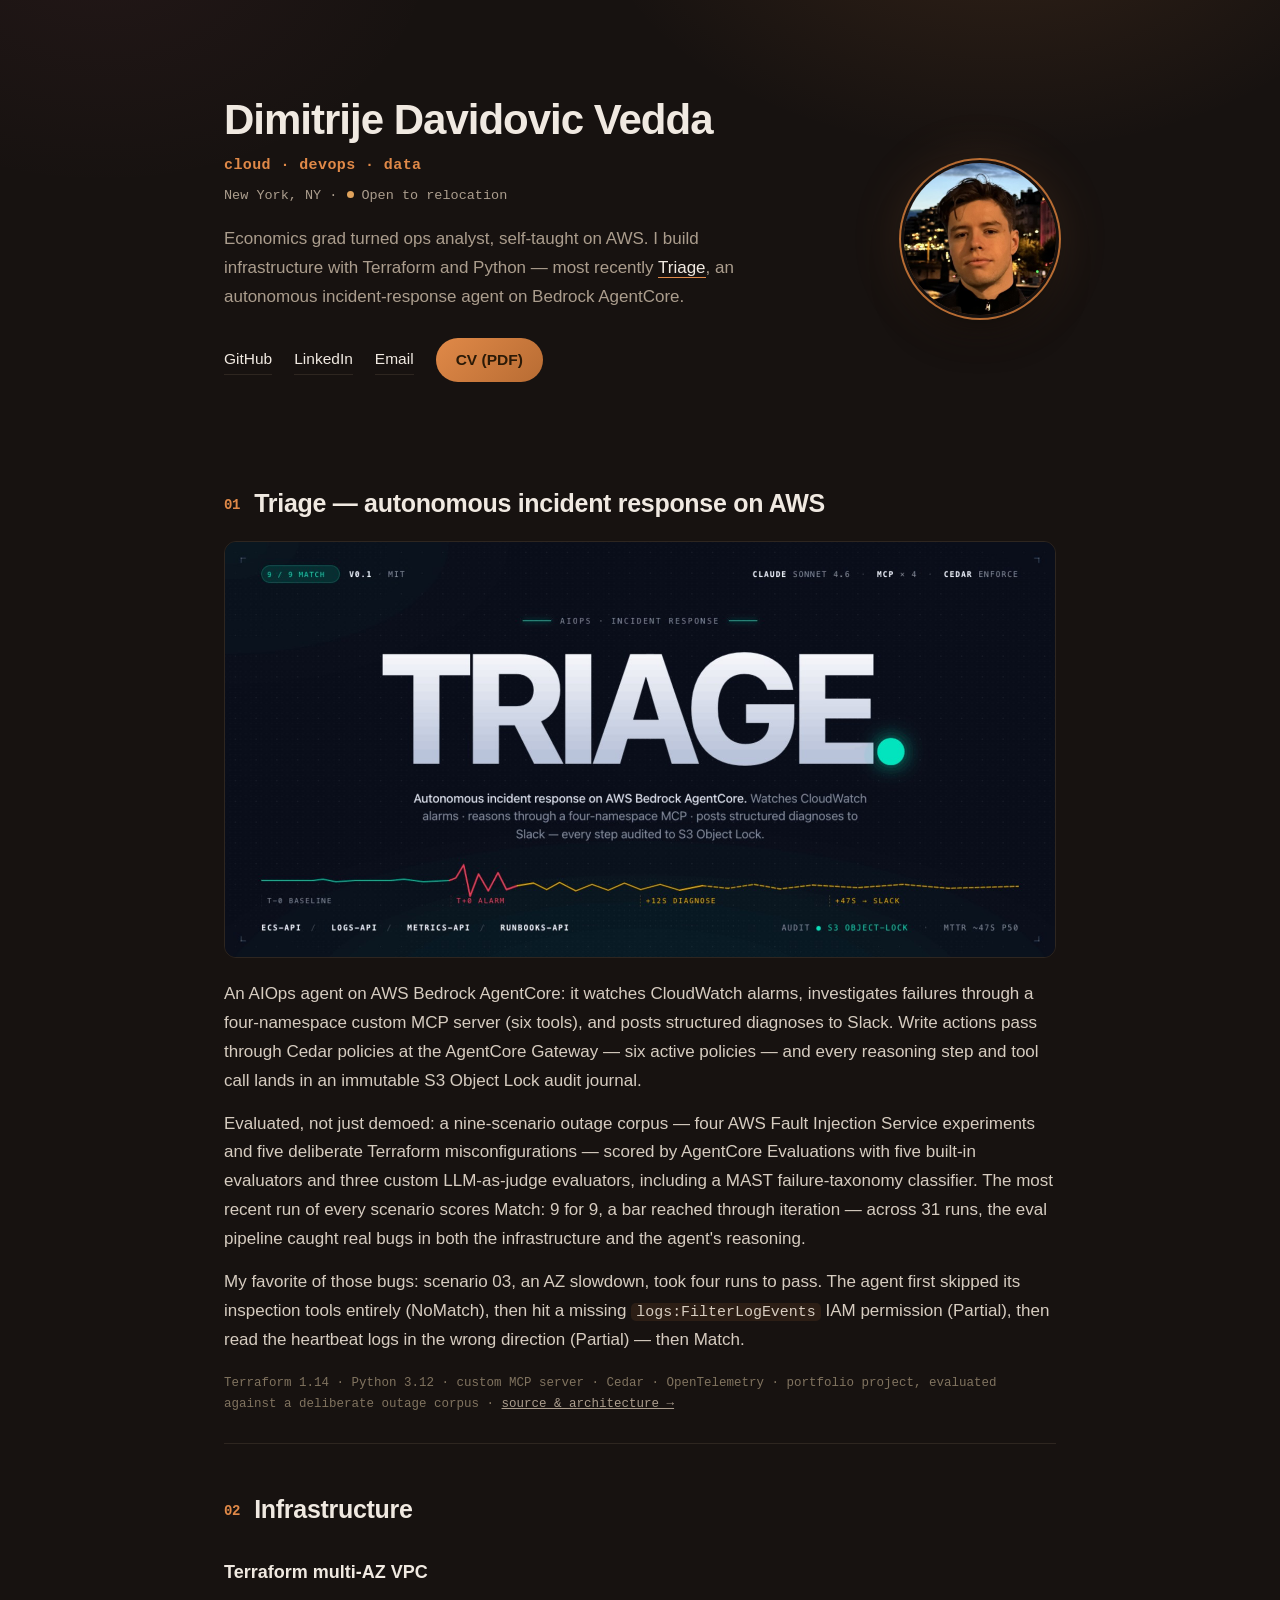
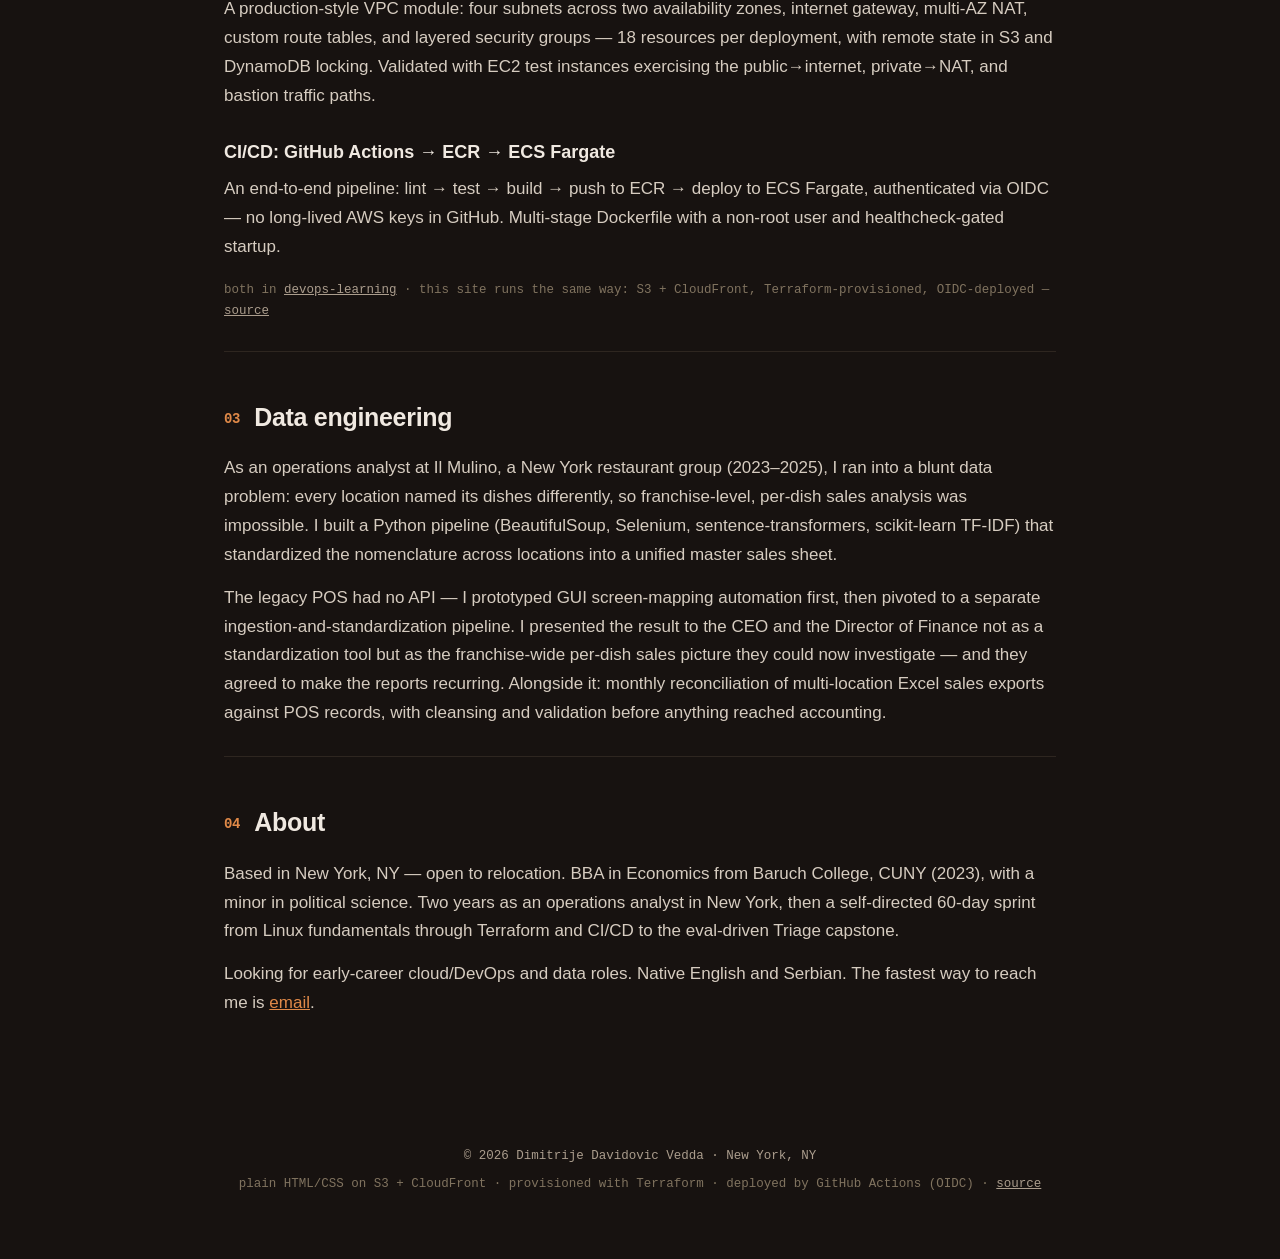
==== site/index.html @ fec39062 "Scaffold: public portfolio for davidovic.dev - CLAUDE.md: project contract (PUBLIC repo, ground-trut" ====
<!DOCTYPE html>
<html lang="en">
<head>
  <meta charset="utf-8">
  <meta name="viewport" content="width=device-width, initial-scale=1">
  <title>Dimitrije Davidovic Vedda — Cloud, DevOps & Data</title>
  <meta name="description" content="Portfolio of Dimitrije Davidovic Vedda — cloud/DevOps and data projects: Triage (autonomous incident-response agent on AWS Bedrock AgentCore), Terraform infrastructure, CI/CD, data pipelines.">
  <meta name="theme-color" content="#171210">
  <link rel="preload" href="assets/fonts/inter-var.woff2" as="font" type="font/woff2" crossorigin>
  <link rel="stylesheet" href="style.css">
</head>
<body>
  <header class="hero">
    <div class="hero-text">
      <h1>Dimitrije Davidovic Vedda</h1>
      <p class="tagline">cloud · devops · data</p>
      <p class="location">New York, NY ·<span class="dot"></span>Open to relocation</p>
      <p class="intro">Economics grad turned ops analyst, self-taught on AWS.
        I build infrastructure with Terraform and Python — most recently
        <a href="#triage">Triage</a>, an autonomous incident-response agent on
        Bedrock AgentCore.</p>
      <nav class="links">
        <a href="https://github.com/Dimi-DV">GitHub</a>
        <a href="https://linkedin.com/in/dimitrije-vedda">LinkedIn</a>
        <a href="mailto:dimitrije.vedda@outlook.com">Email</a>
        <a href="cv/dimitrije-davidovic-vedda-cv.pdf" class="cta">CV (PDF)</a>
      </nav>
    </div>
    <img class="avatar" src="assets/avatar.jpg" alt="Dimitrije Davidovic Vedda" width="152" height="152">
  </header>

  <main>
    <section id="triage">
      <h2>Triage — autonomous incident response on AWS</h2>
      <a href="https://github.com/Dimi-DV/triage"><img class="banner" src="assets/triage-banner.jpg"
        alt="Triage — autonomous incident response on AWS Bedrock AgentCore" width="1600" height="800"></a>
      <p>An AIOps agent on AWS Bedrock AgentCore: it watches CloudWatch alarms, investigates
        failures through a four-namespace custom MCP server (six tools), and posts structured
        diagnoses to Slack. Write actions pass through Cedar policies at the AgentCore
        Gateway — six active policies — and every reasoning step and tool call lands in an
        immutable S3 Object Lock audit journal.</p>
      <p>Evaluated, not just demoed: a nine-scenario outage corpus — four AWS Fault Injection
        Service experiments and five deliberate Terraform misconfigurations — scored by
        AgentCore Evaluations with five built-in evaluators and three custom LLM-as-judge
        evaluators, including a MAST failure-taxonomy classifier. The most recent run of
        every scenario scores Match: 9 for 9, a bar reached through iteration — across 31
        runs, the eval pipeline caught real bugs in both the infrastructure and the agent's
        reasoning.</p>
      <p>My favorite of those bugs: scenario 03, an AZ slowdown, took four runs to pass.
        The agent first skipped its inspection tools entirely (NoMatch), then hit a missing
        <code>logs:FilterLogEvents</code> IAM permission (Partial), then read the heartbeat
        logs in the wrong direction (Partial) — then Match.</p>
      <p class="stack">Terraform 1.14 · Python 3.12 · custom MCP server · Cedar ·
        OpenTelemetry · portfolio project, evaluated against a deliberate outage corpus ·
        <a href="https://github.com/Dimi-DV/triage">source &amp; architecture →</a></p>
    </section>

    <section id="infrastructure">
      <h2>Infrastructure</h2>
      <h3>Terraform multi-AZ VPC</h3>
      <p>A production-style VPC module: four subnets across two availability zones, internet
        gateway, multi-AZ NAT, custom route tables, and layered security groups — 18 resources
        per deployment, with remote state in S3 and DynamoDB locking. Validated with EC2 test
        instances exercising the public→internet, private→NAT, and bastion traffic paths.</p>
      <h3>CI/CD: GitHub Actions → ECR → ECS Fargate</h3>
      <p>An end-to-end pipeline: lint → test → build → push to ECR → deploy to ECS Fargate,
        authenticated via OIDC — no long-lived AWS keys in GitHub. Multi-stage Dockerfile
        with a non-root user and healthcheck-gated startup.</p>
      <p class="stack">both in <a href="https://github.com/Dimi-DV/devops-learning">devops-learning</a> ·
        this site runs the same way: S3 + CloudFront, Terraform-provisioned, OIDC-deployed —
        <a href="https://github.com/Dimi-DV/davidovic-dev">source</a></p>
    </section>

    <section id="data">
      <h2>Data engineering</h2>
      <p>As an operations analyst at Il Mulino, a New York restaurant group (2023–2025),
        I ran into a blunt data problem: every location named its dishes differently, so
        franchise-level, per-dish sales analysis was impossible. I built a Python pipeline
        (BeautifulSoup, Selenium, sentence-transformers, scikit-learn TF-IDF) that
        standardized the nomenclature across locations into a unified master sales sheet.</p>
      <p>The legacy POS had no API — I prototyped GUI screen-mapping automation first, then
        pivoted to a separate ingestion-and-standardization pipeline. I presented the result
        to the CEO and the Director of Finance not as a standardization tool but as the
        franchise-wide per-dish sales picture they could now investigate — and they agreed
        to make the reports recurring. Alongside it: monthly reconciliation of multi-location Excel sales
        exports against POS records, with cleansing and validation before anything reached
        accounting.</p>
    </section>

    <section id="about">
      <h2>About</h2>
      <p>Based in New York, NY — open to relocation. BBA in Economics from Baruch College,
        CUNY (2023), with a minor in political science. Two years as an operations analyst
        in New York, then a self-directed 60-day sprint from Linux fundamentals through
        Terraform and CI/CD to the eval-driven Triage capstone.</p>
      <p>Looking for early-career cloud/DevOps and data roles. Native English and Serbian.
        The fastest way to reach me is
        <a href="mailto:dimitrije.vedda@outlook.com">email</a>.</p>
    </section>
  </main>

  <footer>
    <p>© 2026 Dimitrije Davidovic Vedda · New York, NY</p>
    <p class="colophon">plain HTML/CSS on S3 + CloudFront · provisioned with Terraform ·
      deployed by GitHub Actions (OIDC) · <a href="https://github.com/Dimi-DV/davidovic-dev">source</a></p>
  </footer>
</body>
</html>
---- site/style.css ----
/* davidovic.dev — house stylesheet (espresso dark, copper accent) */

@font-face {
  font-family: 'Inter';
  src: url('assets/fonts/inter-var.woff2') format('woff2');
  font-weight: 100 900;
  font-display: swap;
}
@font-face {
  font-family: 'IBM Plex Mono';
  src: url('assets/fonts/plexmono-400.woff2') format('woff2');
  font-weight: 400;
  font-display: swap;
}
@font-face {
  font-family: 'IBM Plex Mono';
  src: url('assets/fonts/plexmono-600.woff2') format('woff2');
  font-weight: 600;
  font-display: swap;
}

:root {
  --bg: #171210;
  --line: #2e2620;
  --txt: #f0e9e1;
  --dim: #ab9d8d;
  --faint: #80735f;
  --accent: #e08948;
  --accent-deep: #b86c33;
  --amber: #e0a35c;
  --mono: 'IBM Plex Mono', ui-monospace, 'SF Mono', Menlo, monospace;
}
* { box-sizing: border-box; }
html { scroll-behavior: smooth; }
body {
  background-color: var(--bg);
  background-image:
    radial-gradient(640px 420px at 78% -120px, rgba(224, 137, 72, 0.14), transparent 65%),
    radial-gradient(520px 380px at 8% -60px, rgba(217, 106, 138, 0.06), transparent 65%);
  background-repeat: no-repeat;
  color: var(--txt);
  font: 17px/1.7 'Inter', -apple-system, 'Segoe UI', Roboto, sans-serif;
  margin: 0;
}
::selection { background: rgba(224, 137, 72, 0.35); }

.hero {
  max-width: 880px;
  margin: 0 auto;
  padding: 96px 24px 48px;
  display: flex;
  align-items: center;
  justify-content: space-between;
  gap: 48px;
}
.hero h1 {
  font-size: 42px;
  font-weight: 800;
  letter-spacing: -1px;
  line-height: 1.12;
  margin: 0 0 10px;
}
.tagline {
  font-family: var(--mono);
  font-size: 15px;
  font-weight: 600;
  letter-spacing: 0.4px;
  color: var(--accent);
  margin: 0 0 6px;
}
.location {
  font-family: var(--mono);
  font-size: 13.5px;
  color: var(--dim);
  margin: 0 0 18px;
}
.location .dot {
  display: inline-block;
  width: 7px;
  height: 7px;
  border-radius: 50%;
  background: var(--amber);
  margin: 0 7px 1px 10px;
  animation: pulse 2.4s infinite;
}
@keyframes pulse {
  0%   { box-shadow: 0 0 0 0 rgba(224, 163, 92, 0.45); }
  70%  { box-shadow: 0 0 0 7px rgba(224, 163, 92, 0); }
  100% { box-shadow: 0 0 0 0 rgba(224, 163, 92, 0); }
}
.intro { color: var(--dim); max-width: 560px; margin: 0 0 26px; }
.intro a {
  color: var(--txt);
  text-decoration: none;
  border-bottom: 1px solid var(--accent);
}
.intro a:hover { color: var(--accent); }

.avatar {
  width: 152px;
  height: 152px;
  border-radius: 50%;
  object-fit: cover;
  flex-shrink: 0;
  box-shadow:
    0 0 0 3px var(--bg),
    0 0 0 5px var(--accent-deep),
    0 24px 48px -20px rgba(0, 0, 0, 0.85),
    0 0 56px rgba(224, 137, 72, 0.15);
}

.links { display: flex; flex-wrap: wrap; align-items: center; gap: 14px 22px; }
.links a {
  color: var(--txt);
  text-decoration: none;
  font-size: 15.5px;
  border-bottom: 1px solid var(--line);
  padding-bottom: 2px;
  transition: color 0.15s, border-color 0.15s;
}
.links a:hover { color: var(--accent); border-color: var(--accent); }
.links .cta {
  background: linear-gradient(135deg, var(--accent) 0%, var(--accent-deep) 100%);
  color: #2b1a07;
  font-weight: 700;
  padding: 9px 20px;
  border-radius: 999px;
  border: none;
  transition: transform 0.15s, box-shadow 0.15s, filter 0.15s;
}
.links .cta:hover {
  color: #2b1a07;
  transform: translateY(-1px);
  filter: brightness(1.07);
  box-shadow: 0 8px 24px -10px rgba(224, 137, 72, 0.5);
}

main { max-width: 880px; margin: 0 auto; padding: 8px 24px 64px; counter-reset: sec; }
section { padding: 44px 0 14px; }
section + section { border-top: 1px solid var(--line); }
section p { color: #d6ccc0; margin: 0 0 14px; }
h2 { margin: 0 0 16px; font-size: 25px; font-weight: 700; letter-spacing: -0.3px; }
h3 { font-size: 18px; font-weight: 600; margin: 26px 0 8px; }
code {
  font-family: var(--mono);
  font-size: 0.88em;
  background: rgba(224, 137, 72, 0.10);
  border-radius: 5px;
  padding: 1px 5px;
}
.banner {
  display: block;
  width: 100%;
  height: auto;
  border: 1px solid var(--line);
  border-radius: 12px;
  margin: 6px 0 22px;
}
.stack {
  font-family: var(--mono);
  font-size: 12.5px;
  color: var(--faint);
  margin-top: 18px;
}
.stack a { color: var(--dim); }
.stack a:hover { color: var(--accent); }
h2::before {
  counter-increment: sec;
  content: "0" counter(sec);
  font-family: var(--mono);
  font-size: 14px;
  font-weight: 600;
  color: var(--accent);
  margin-right: 14px;
  vertical-align: 3px;
}
a { color: var(--accent); }

footer {
  text-align: center;
  color: var(--dim);
  font-family: var(--mono);
  font-size: 12.5px;
  padding: 36px 24px 56px;
}
footer p { margin: 0 0 7px; }
.colophon { color: var(--faint); }
.colophon a { color: var(--dim); }
.colophon a:hover { color: var(--accent); }

@media (max-width: 640px) {
  .hero {
    flex-direction: column-reverse;
    align-items: flex-start;
    gap: 28px;
    padding: 56px 20px 36px;
  }
  .hero h1 { font-size: 31px; }
  .avatar { width: 96px; height: 96px; }
  main { padding: 0 20px 48px; }
  section { padding: 36px 0 6px; }
  h2 { font-size: 21px; }
}
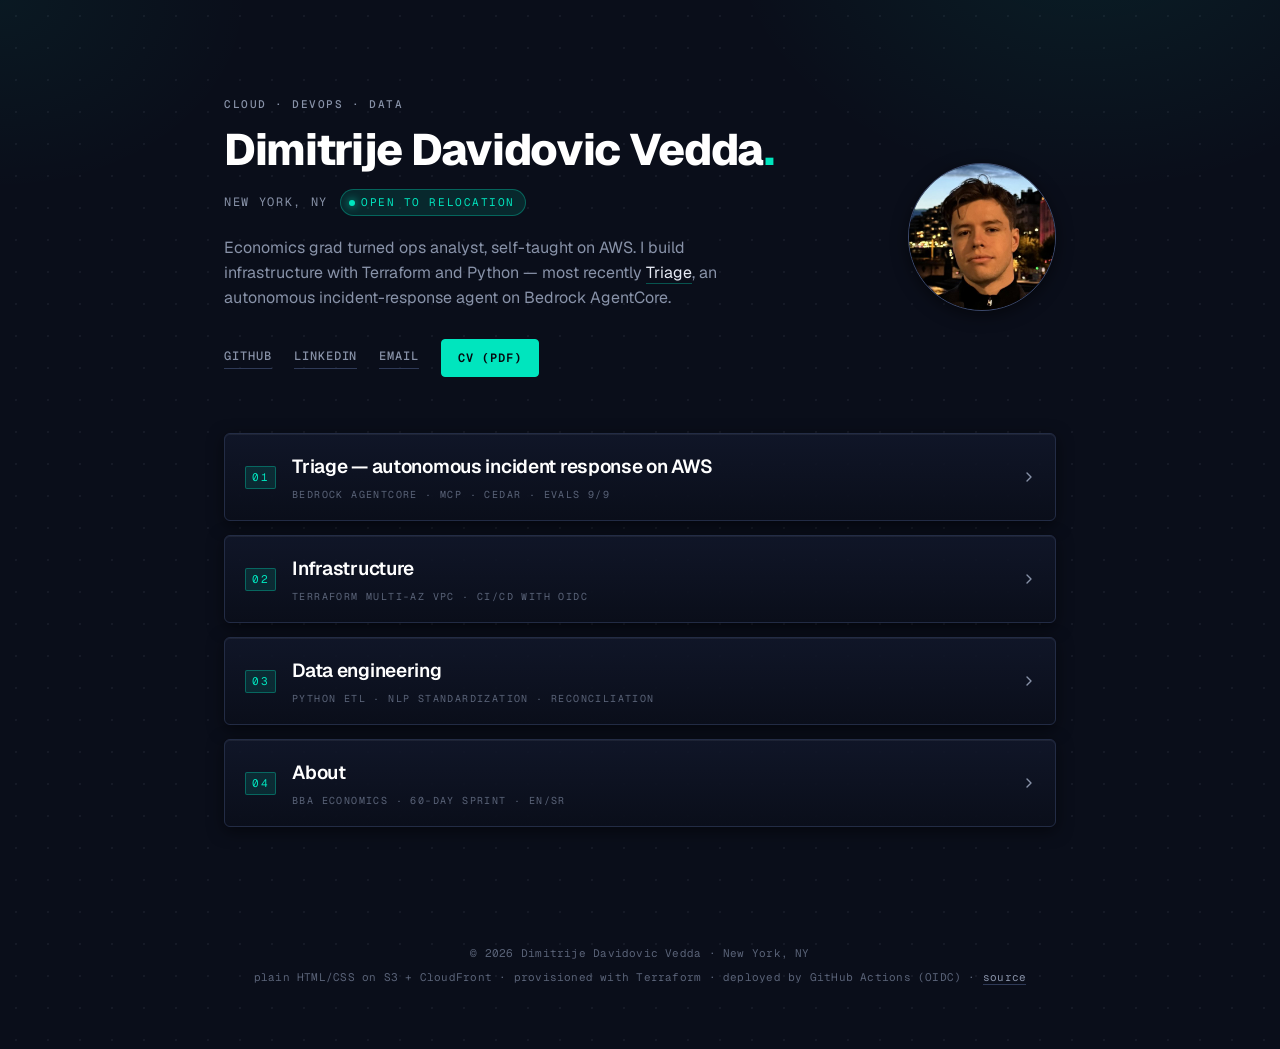
==== commit f53ab23c: "Mirror the Triage design system; collapsible sections; public CV trim - Palette/type/components from" ====
--- a/site/index.html
+++ b/site/index.html
@@ -3,18 +3,19 @@
 <head>
   <meta charset="utf-8">
   <meta name="viewport" content="width=device-width, initial-scale=1">
-  <title>Dimitrije Davidovic Vedda — Cloud, DevOps & Data</title>
+  <title>Dimitrije Davidovic Vedda — cloud, DevOps & data</title>
   <meta name="description" content="Portfolio of Dimitrije Davidovic Vedda — cloud/DevOps and data projects: Triage (autonomous incident-response agent on AWS Bedrock AgentCore), Terraform infrastructure, CI/CD, data pipelines.">
-  <meta name="theme-color" content="#171210">
-  <link rel="preload" href="assets/fonts/inter-var.woff2" as="font" type="font/woff2" crossorigin>
+  <meta name="theme-color" content="#0A0E1A">
+  <link rel="preload" href="assets/fonts/geist-var.woff2" as="font" type="font/woff2" crossorigin>
+  <link rel="preload" href="assets/fonts/geist-mono-var.woff2" as="font" type="font/woff2" crossorigin>
   <link rel="stylesheet" href="style.css">
 </head>
 <body>
   <header class="hero">
     <div class="hero-text">
-      <h1>Dimitrije Davidovic Vedda</h1>
-      <p class="tagline">cloud · devops · data</p>
-      <p class="location">New York, NY ·<span class="dot"></span>Open to relocation</p>
+      <p class="eyebrow">cloud · devops · data</p>
+      <h1>Dimitrije Davidovic Vedda<span class="mark">.</span></h1>
+      <p class="location">New York, NY <span class="pill">open to relocation</span></p>
       <p class="intro">Economics grad turned ops analyst, self-taught on AWS.
         I build infrastructure with Terraform and Python — most recently
         <a href="#triage">Triage</a>, an autonomous incident-response agent on
@@ -26,77 +27,121 @@
         <a href="cv/dimitrije-davidovic-vedda-cv.pdf" class="cta">CV (PDF)</a>
       </nav>
     </div>
-    <img class="avatar" src="assets/avatar.jpg" alt="Dimitrije Davidovic Vedda" width="152" height="152">
+    <img class="avatar" src="assets/avatar.jpg" alt="Dimitrije Davidovic Vedda" width="148" height="148">
   </header>
 
   <main>
-    <section id="triage">
-      <h2>Triage — autonomous incident response on AWS</h2>
-      <a href="https://github.com/Dimi-DV/triage"><img class="banner" src="assets/triage-banner.jpg"
-        alt="Triage — autonomous incident response on AWS Bedrock AgentCore" width="1600" height="800"></a>
-      <p>An AIOps agent on AWS Bedrock AgentCore: it watches CloudWatch alarms, investigates
-        failures through a four-namespace custom MCP server (six tools), and posts structured
-        diagnoses to Slack. Write actions pass through Cedar policies at the AgentCore
-        Gateway — six active policies — and every reasoning step and tool call lands in an
-        immutable S3 Object Lock audit journal.</p>
-      <p>Evaluated, not just demoed: a nine-scenario outage corpus — four AWS Fault Injection
-        Service experiments and five deliberate Terraform misconfigurations — scored by
-        AgentCore Evaluations with five built-in evaluators and three custom LLM-as-judge
-        evaluators, including a MAST failure-taxonomy classifier. The most recent run of
-        every scenario scores Match: 9 for 9, a bar reached through iteration — across 31
-        runs, the eval pipeline caught real bugs in both the infrastructure and the agent's
-        reasoning.</p>
-      <p>My favorite of those bugs: scenario 03, an AZ slowdown, took four runs to pass.
-        The agent first skipped its inspection tools entirely (NoMatch), then hit a missing
-        <code>logs:FilterLogEvents</code> IAM permission (Partial), then read the heartbeat
-        logs in the wrong direction (Partial) — then Match.</p>
-      <p class="stack">Terraform 1.14 · Python 3.12 · custom MCP server · Cedar ·
-        OpenTelemetry · portfolio project, evaluated against a deliberate outage corpus ·
-        <a href="https://github.com/Dimi-DV/triage">source &amp; architecture →</a></p>
-    </section>
+    <details id="triage">
+      <summary>
+        <span class="num">01</span>
+        <div class="sum-text">
+          <h2>Triage — autonomous incident response on AWS</h2>
+          <span class="sum-sub">Bedrock AgentCore · MCP · Cedar · evals 9/9</span>
+        </div>
+        <svg class="chev" width="12" height="12" viewBox="0 0 12 12" fill="none" aria-hidden="true">
+          <path d="M4 2 L8 6 L4 10" stroke="currentColor" stroke-width="1.4" stroke-linecap="round" stroke-linejoin="round"/>
+        </svg>
+      </summary>
+      <div class="sec-body">
+        <a href="https://github.com/Dimi-DV/triage"><img class="banner" src="assets/triage-banner.jpg"
+          alt="Triage — autonomous incident response on AWS Bedrock AgentCore" width="1600" height="800"></a>
+        <p>An AIOps agent on AWS Bedrock AgentCore: it watches CloudWatch alarms, investigates
+          failures through a four-namespace custom MCP server (six tools), and posts structured
+          diagnoses to Slack. Write actions pass through Cedar policies at the AgentCore
+          Gateway — six active policies — and every reasoning step and tool call lands in an
+          immutable S3 Object Lock audit journal.</p>
+        <p>Evaluated, not just demoed: a nine-scenario outage corpus — four AWS Fault Injection
+          Service experiments and five deliberate Terraform misconfigurations — scored by
+          AgentCore Evaluations with five built-in evaluators and three custom LLM-as-judge
+          evaluators, including a MAST failure-taxonomy classifier. The most recent run of
+          every scenario scores Match: 9 for 9, a bar reached through iteration — across 31
+          runs, the eval pipeline caught real bugs in both the infrastructure and the agent's
+          reasoning.</p>
+        <p>My favorite of those bugs: scenario 03, an AZ slowdown, took four runs to pass.
+          The agent first skipped its inspection tools entirely (NoMatch), then hit a missing
+          <code>logs:FilterLogEvents</code> IAM permission (Partial), then read the heartbeat
+          logs in the wrong direction (Partial) — then Match.</p>
+        <p class="stack">Terraform 1.14 · Python 3.12 · custom MCP server · Cedar ·
+          OpenTelemetry · portfolio project, evaluated against a deliberate outage corpus ·
+          <a href="https://github.com/Dimi-DV/triage">source &amp; architecture →</a></p>
+      </div>
+    </details>
 
-    <section id="infrastructure">
-      <h2>Infrastructure</h2>
-      <h3>Terraform multi-AZ VPC</h3>
-      <p>A production-style VPC module: four subnets across two availability zones, internet
-        gateway, multi-AZ NAT, custom route tables, and layered security groups — 18 resources
-        per deployment, with remote state in S3 and DynamoDB locking. Validated with EC2 test
-        instances exercising the public→internet, private→NAT, and bastion traffic paths.</p>
-      <h3>CI/CD: GitHub Actions → ECR → ECS Fargate</h3>
-      <p>An end-to-end pipeline: lint → test → build → push to ECR → deploy to ECS Fargate,
-        authenticated via OIDC — no long-lived AWS keys in GitHub. Multi-stage Dockerfile
-        with a non-root user and healthcheck-gated startup.</p>
-      <p class="stack">both in <a href="https://github.com/Dimi-DV/devops-learning">devops-learning</a> ·
-        this site runs the same way: S3 + CloudFront, Terraform-provisioned, OIDC-deployed —
-        <a href="https://github.com/Dimi-DV/davidovic-dev">source</a></p>
-    </section>
+    <details id="infrastructure">
+      <summary>
+        <span class="num">02</span>
+        <div class="sum-text">
+          <h2>Infrastructure</h2>
+          <span class="sum-sub">Terraform multi-AZ VPC · CI/CD with OIDC</span>
+        </div>
+        <svg class="chev" width="12" height="12" viewBox="0 0 12 12" fill="none" aria-hidden="true">
+          <path d="M4 2 L8 6 L4 10" stroke="currentColor" stroke-width="1.4" stroke-linecap="round" stroke-linejoin="round"/>
+        </svg>
+      </summary>
+      <div class="sec-body">
+        <h3>Terraform multi-AZ VPC</h3>
+        <p>A production-style VPC module: four subnets across two availability zones, internet
+          gateway, multi-AZ NAT, custom route tables, and layered security groups — 18 resources
+          per deployment, with remote state in S3 and DynamoDB locking. Validated with EC2 test
+          instances exercising the public→internet, private→NAT, and bastion traffic paths.</p>
+        <h3>CI/CD: GitHub Actions → ECR → ECS Fargate</h3>
+        <p>An end-to-end pipeline: lint → test → build → push to ECR → deploy to ECS Fargate,
+          authenticated via OIDC — no long-lived AWS keys in GitHub. Multi-stage Dockerfile
+          with a non-root user and healthcheck-gated startup.</p>
+        <p class="stack">both in <a href="https://github.com/Dimi-DV/devops-learning">devops-learning</a> ·
+          this site runs the same way: S3 + CloudFront, Terraform-provisioned, OIDC-deployed —
+          <a href="https://github.com/Dimi-DV/davidovic-dev">source</a></p>
+      </div>
+    </details>
 
-    <section id="data">
-      <h2>Data engineering</h2>
-      <p>As an operations analyst at Il Mulino, a New York restaurant group (2023–2025),
-        I ran into a blunt data problem: every location named its dishes differently, so
-        franchise-level, per-dish sales analysis was impossible. I built a Python pipeline
-        (BeautifulSoup, Selenium, sentence-transformers, scikit-learn TF-IDF) that
-        standardized the nomenclature across locations into a unified master sales sheet.</p>
-      <p>The legacy POS had no API — I prototyped GUI screen-mapping automation first, then
-        pivoted to a separate ingestion-and-standardization pipeline. I presented the result
-        to the CEO and the Director of Finance not as a standardization tool but as the
-        franchise-wide per-dish sales picture they could now investigate — and they agreed
-        to make the reports recurring. Alongside it: monthly reconciliation of multi-location Excel sales
-        exports against POS records, with cleansing and validation before anything reached
-        accounting.</p>
-    </section>
+    <details id="data">
+      <summary>
+        <span class="num">03</span>
+        <div class="sum-text">
+          <h2>Data engineering</h2>
+          <span class="sum-sub">Python ETL · NLP standardization · reconciliation</span>
+        </div>
+        <svg class="chev" width="12" height="12" viewBox="0 0 12 12" fill="none" aria-hidden="true">
+          <path d="M4 2 L8 6 L4 10" stroke="currentColor" stroke-width="1.4" stroke-linecap="round" stroke-linejoin="round"/>
+        </svg>
+      </summary>
+      <div class="sec-body">
+        <p>As an operations analyst at Il Mulino, a New York restaurant group (2023–2025),
+          I ran into a blunt data problem: every location named its dishes differently, so
+          franchise-level, per-dish sales analysis was impossible. I built a Python pipeline
+          (BeautifulSoup, Selenium, sentence-transformers, scikit-learn TF-IDF) that
+          standardized the nomenclature across locations into a unified master sales sheet.</p>
+        <p>The legacy POS had no API — I prototyped GUI screen-mapping automation first, then
+          pivoted to a separate ingestion-and-standardization pipeline. I presented the result
+          to the CEO and the Director of Finance not as a standardization tool but as the
+          franchise-wide per-dish sales picture they could now investigate — and they agreed
+          to make the reports recurring. Alongside it: monthly reconciliation of multi-location
+          Excel sales exports against POS records, with cleansing and validation before
+          anything reached accounting.</p>
+      </div>
+    </details>
 
-    <section id="about">
-      <h2>About</h2>
-      <p>Based in New York, NY — open to relocation. BBA in Economics from Baruch College,
-        CUNY (2023), with a minor in political science. Two years as an operations analyst
-        in New York, then a self-directed 60-day sprint from Linux fundamentals through
-        Terraform and CI/CD to the eval-driven Triage capstone.</p>
-      <p>Looking for early-career cloud/DevOps and data roles. Native English and Serbian.
-        The fastest way to reach me is
-        <a href="mailto:dimitrije.vedda@outlook.com">email</a>.</p>
-    </section>
+    <details id="about">
+      <summary>
+        <span class="num">04</span>
+        <div class="sum-text">
+          <h2>About</h2>
+          <span class="sum-sub">BBA economics · 60-day sprint · EN/SR</span>
+        </div>
+        <svg class="chev" width="12" height="12" viewBox="0 0 12 12" fill="none" aria-hidden="true">
+          <path d="M4 2 L8 6 L4 10" stroke="currentColor" stroke-width="1.4" stroke-linecap="round" stroke-linejoin="round"/>
+        </svg>
+      </summary>
+      <div class="sec-body">
+        <p>Based in New York, NY — open to relocation. BBA in Economics from Baruch College,
+          CUNY (2023), with a minor in political science. Two years as an operations analyst
+          in New York, then a self-directed 60-day sprint from Linux fundamentals through
+          Terraform and CI/CD to the eval-driven Triage capstone.</p>
+        <p>Looking for early-career cloud/DevOps and data roles. Native English and Serbian.
+          The fastest way to reach me is
+          <a href="mailto:dimitrije.vedda@outlook.com">email</a>.</p>
+      </div>
+    </details>
   </main>
 
   <footer>
@@ -104,5 +149,15 @@
     <p class="colophon">plain HTML/CSS on S3 + CloudFront · provisioned with Terraform ·
       deployed by GitHub Actions (OIDC) · <a href="https://github.com/Dimi-DV/davidovic-dev">source</a></p>
   </footer>
+
+  <script>
+    // open a collapsed section when a fragment link targets it
+    const openTarget = () => {
+      const el = document.getElementById(location.hash.slice(1));
+      if (el && el.tagName === 'DETAILS') el.open = true;
+    };
+    addEventListener('hashchange', openTarget);
+    openTarget();
+  </script>
 </body>
 </html>
--- a/site/style.css
+++ b/site/style.css
@@ -1,203 +1,312 @@
-/* davidovic.dev — house stylesheet (espresso dark, copper accent) */
+/* davidovic.dev — house stylesheet
+   Mirrors the Triage design system: deep-navy instrument-panel surfaces,
+   mint accent as punctuation, Geist/Geist Mono, sharp corners, borders
+   carry structure. Pills are the only round elements. */
 
 @font-face {
-  font-family: 'Inter';
-  src: url('assets/fonts/inter-var.woff2') format('woff2');
-  font-weight: 100 900;
+  font-family: 'Geist';
+  src: url('assets/fonts/geist-var.woff2') format('woff2');
+  font-weight: 300 900;
   font-display: swap;
 }
 @font-face {
-  font-family: 'IBM Plex Mono';
-  src: url('assets/fonts/plexmono-400.woff2') format('woff2');
-  font-weight: 400;
+  font-family: 'Geist Mono';
+  src: url('assets/fonts/geist-mono-var.woff2') format('woff2');
+  font-weight: 400 700;
   font-display: swap;
 }
-@font-face {
-  font-family: 'IBM Plex Mono';
-  src: url('assets/fonts/plexmono-600.woff2') format('woff2');
-  font-weight: 600;
-  font-display: swap;
-}
 
 :root {
-  --bg: #171210;
-  --line: #2e2620;
-  --txt: #f0e9e1;
-  --dim: #ab9d8d;
-  --faint: #80735f;
-  --accent: #e08948;
-  --accent-deep: #b86c33;
-  --amber: #e0a35c;
-  --mono: 'IBM Plex Mono', ui-monospace, 'SF Mono', Menlo, monospace;
-}
+  /* surfaces */
+  --bg:            #0A0E1A;
+  --bg-elev-1:     #11172A;
+  --bg-elev-2:     #1A2138;
+  /* borders */
+  --border:        #232C45;
+  --border-mid:    #2F3A57;
+  --border-strong: #3D4A6D;
+  /* foreground */
+  --fg:            #E6EAF4;
+  --fg-strong:     #FFFFFF;
+  --fg-muted:      #8892A8;
+  --fg-dim:        #5A6378;
+  /* accents — punctuation, never washes */
+  --mint:          #00E5BE;
+  --mint-bright:   #2BFFD4;
+  --mint-soft:     rgba(0, 229, 190, 0.12);
+  --mint-line:     rgba(0, 229, 190, 0.32);
+  /* type */
+  --sans: 'Geist', ui-sans-serif, system-ui, -apple-system, sans-serif;
+  --mono: 'Geist Mono', ui-monospace, 'JetBrains Mono', Menlo, monospace;
+  /* shape & depth */
+  --r-1: 2px;
+  --r-2: 4px;
+  --r-3: 6px;
+  --shadow-md: 0 4px 16px rgba(0, 0, 0, 0.5);
+  --inset-hi: inset 0 1px 0 rgba(255, 255, 255, 0.06);
+  /* motion */
+  --ease-out: cubic-bezier(0.16, 1, 0.3, 1);
+  --dur-fast: 120ms;
+  --dur-base: 200ms;
+}
+
 * { box-sizing: border-box; }
-html { scroll-behavior: smooth; }
+@media (prefers-reduced-motion: no-preference) {
+  html { scroll-behavior: smooth; }
+}
+@media (prefers-reduced-motion: reduce) {
+  *, *::before, *::after { transition: none !important; animation: none !important; }
+}
 body {
   background-color: var(--bg);
   background-image:
-    radial-gradient(640px 420px at 78% -120px, rgba(224, 137, 72, 0.14), transparent 65%),
-    radial-gradient(520px 380px at 8% -60px, rgba(217, 106, 138, 0.06), transparent 65%);
-  background-repeat: no-repeat;
-  color: var(--txt);
-  font: 17px/1.7 'Inter', -apple-system, 'Segoe UI', Roboto, sans-serif;
+    radial-gradient(560px 420px at 85% -80px, rgba(0, 229, 190, 0.08), transparent 65%),
+    radial-gradient(420px 320px at 0% 0%, rgba(0, 229, 190, 0.05), transparent 60%),
+    radial-gradient(circle, rgba(230, 234, 244, 0.055) 1px, transparent 1px);
+  background-size: auto, auto, 32px 32px;
+  background-repeat: no-repeat, no-repeat, repeat;
+  color: var(--fg);
+  font-family: var(--sans);
+  font-size: 16px;
+  line-height: 1.55;
   margin: 0;
-}
-::selection { background: rgba(224, 137, 72, 0.35); }
-
+  -webkit-font-smoothing: antialiased;
+}
+::selection { background: var(--mint-soft); }
+:focus-visible { outline: 1px solid var(--mint); outline-offset: 2px; }
+
+a {
+  color: var(--mint);
+  text-decoration: none;
+  border-bottom: 1px solid var(--mint-line);
+  transition: color var(--dur-fast) var(--ease-out),
+              border-color var(--dur-fast) var(--ease-out);
+}
+a:hover { color: var(--mint-bright); border-color: var(--mint); }
+
+/* ---- hero ------------------------------------------------------------- */
 .hero {
   max-width: 880px;
   margin: 0 auto;
-  padding: 96px 24px 48px;
+  padding: 96px 24px 56px;
   display: flex;
   align-items: center;
   justify-content: space-between;
   gap: 48px;
 }
+.eyebrow {
+  font-family: var(--mono);
+  font-size: 11px;
+  font-weight: 500;
+  letter-spacing: 0.14em;
+  text-transform: uppercase;
+  color: var(--fg-muted);
+  margin: 0 0 14px;
+}
 .hero h1 {
-  font-size: 42px;
+  font-size: 44px;
   font-weight: 800;
-  letter-spacing: -1px;
-  line-height: 1.12;
-  margin: 0 0 10px;
-}
-.tagline {
-  font-family: var(--mono);
-  font-size: 15px;
-  font-weight: 600;
-  letter-spacing: 0.4px;
-  color: var(--accent);
-  margin: 0 0 6px;
-}
+  letter-spacing: -0.03em;
+  line-height: 1.05;
+  color: var(--fg-strong);
+  margin: 0 0 16px;
+}
+.hero h1 .mark { color: var(--mint); }
 .location {
-  font-family: var(--mono);
-  font-size: 13.5px;
-  color: var(--dim);
-  margin: 0 0 18px;
-}
-.location .dot {
-  display: inline-block;
-  width: 7px;
-  height: 7px;
+  display: flex;
+  align-items: center;
+  flex-wrap: wrap;
+  gap: 12px;
+  font-family: var(--mono);
+  font-size: 12px;
+  letter-spacing: 0.14em;
+  text-transform: uppercase;
+  color: var(--fg-muted);
+  margin: 0 0 20px;
+}
+.pill {
+  display: inline-flex;
+  align-items: center;
+  gap: 6px;
+  padding: 4px 10px 4px 8px;
+  font-family: var(--mono);
+  font-size: 11px;
+  letter-spacing: 0.14em;
+  text-transform: uppercase;
+  border-radius: 999px;
+  border: 1px solid var(--mint-line);
+  background: var(--mint-soft);
+  color: var(--mint);
+}
+.pill::before {
+  content: '';
+  width: 6px;
+  height: 6px;
   border-radius: 50%;
-  background: var(--amber);
-  margin: 0 7px 1px 10px;
-  animation: pulse 2.4s infinite;
-}
-@keyframes pulse {
-  0%   { box-shadow: 0 0 0 0 rgba(224, 163, 92, 0.45); }
-  70%  { box-shadow: 0 0 0 7px rgba(224, 163, 92, 0); }
-  100% { box-shadow: 0 0 0 0 rgba(224, 163, 92, 0); }
-}
-.intro { color: var(--dim); max-width: 560px; margin: 0 0 26px; }
-.intro a {
-  color: var(--txt);
-  text-decoration: none;
-  border-bottom: 1px solid var(--accent);
-}
-.intro a:hover { color: var(--accent); }
+  background: var(--mint);
+  box-shadow: 0 0 8px var(--mint);
+}
+.intro { color: var(--fg-muted); max-width: 560px; margin: 0 0 28px; }
+.intro a { color: var(--fg); }
+.intro a:hover { color: var(--mint-bright); }
 
 .avatar {
-  width: 152px;
-  height: 152px;
+  width: 148px;
+  height: 148px;
   border-radius: 50%;
   object-fit: cover;
   flex-shrink: 0;
-  box-shadow:
-    0 0 0 3px var(--bg),
-    0 0 0 5px var(--accent-deep),
-    0 24px 48px -20px rgba(0, 0, 0, 0.85),
-    0 0 56px rgba(224, 137, 72, 0.15);
-}
-
-.links { display: flex; flex-wrap: wrap; align-items: center; gap: 14px 22px; }
+  border: 1px solid var(--border-strong);
+  box-shadow: var(--shadow-md);
+}
+
+.links { display: flex; flex-wrap: wrap; align-items: center; gap: 12px 22px; }
 .links a {
-  color: var(--txt);
-  text-decoration: none;
-  font-size: 15.5px;
-  border-bottom: 1px solid var(--line);
+  font-family: var(--mono);
+  font-size: 12px;
+  font-weight: 500;
+  letter-spacing: 0.08em;
+  text-transform: uppercase;
+  color: var(--fg-muted);
+  border-bottom: 1px solid var(--border-mid);
   padding-bottom: 2px;
-  transition: color 0.15s, border-color 0.15s;
-}
-.links a:hover { color: var(--accent); border-color: var(--accent); }
+}
+.links a:hover { color: var(--fg); border-color: var(--border-strong); }
 .links .cta {
-  background: linear-gradient(135deg, var(--accent) 0%, var(--accent-deep) 100%);
-  color: #2b1a07;
-  font-weight: 700;
-  padding: 9px 20px;
-  border-radius: 999px;
-  border: none;
-  transition: transform 0.15s, box-shadow 0.15s, filter 0.15s;
-}
-.links .cta:hover {
-  color: #2b1a07;
-  transform: translateY(-1px);
-  filter: brightness(1.07);
-  box-shadow: 0 8px 24px -10px rgba(224, 137, 72, 0.5);
-}
-
-main { max-width: 880px; margin: 0 auto; padding: 8px 24px 64px; counter-reset: sec; }
-section { padding: 44px 0 14px; }
-section + section { border-top: 1px solid var(--line); }
-section p { color: #d6ccc0; margin: 0 0 14px; }
-h2 { margin: 0 0 16px; font-size: 25px; font-weight: 700; letter-spacing: -0.3px; }
-h3 { font-size: 18px; font-weight: 600; margin: 26px 0 8px; }
+  background: var(--mint);
+  border: 1px solid var(--mint);
+  border-radius: var(--r-2);
+  color: #06080F;
+  font-weight: 600;
+  padding: 9px 16px;
+  transition: background var(--dur-fast) var(--ease-out);
+}
+.links .cta:hover { background: var(--mint-bright); border-color: var(--mint-bright); color: #06080F; }
+
+/* ---- collapsible section panels ---------------------------------------- */
+main { max-width: 880px; margin: 0 auto; padding: 0 24px 64px; }
+details {
+  background: linear-gradient(180deg, rgba(17, 23, 42, 0.85) 0%, rgba(10, 14, 26, 0.95) 100%);
+  border: 1px solid var(--border);
+  border-radius: var(--r-3);
+  box-shadow: var(--shadow-md), var(--inset-hi);
+  margin-bottom: 14px;
+  transition: border-color var(--dur-fast) var(--ease-out);
+}
+details:hover, details[open] { border-color: var(--border-mid); }
+summary {
+  display: flex;
+  align-items: center;
+  gap: 16px;
+  padding: 18px 20px;
+  cursor: pointer;
+  list-style: none;
+}
+summary::-webkit-details-marker { display: none; }
+.num {
+  font-family: var(--mono);
+  font-size: 11px;
+  letter-spacing: 0.14em;
+  color: var(--mint);
+  background: var(--mint-soft);
+  border: 1px solid var(--mint-line);
+  border-radius: var(--r-1);
+  padding: 2px 6px;
+  flex-shrink: 0;
+}
+.sum-text { flex: 1; min-width: 0; }
+summary h2 {
+  font-size: 19px;
+  font-weight: 600;
+  letter-spacing: -0.015em;
+  color: var(--fg-strong);
+  margin: 0;
+}
+.sum-sub {
+  display: block;
+  font-family: var(--mono);
+  font-size: 10px;
+  letter-spacing: 0.14em;
+  text-transform: uppercase;
+  color: var(--fg-dim);
+  margin-top: 5px;
+}
+.chev {
+  flex-shrink: 0;
+  color: var(--fg-muted);
+  transition: transform var(--dur-base) var(--ease-out);
+}
+details[open] .chev { transform: rotate(90deg); }
+
+.sec-body {
+  padding: 16px 20px 20px;
+  border-top: 1px dashed var(--border);
+  margin: 0 0;
+}
+details[open] .sec-body { animation: reveal var(--dur-base) var(--ease-out); }
+@keyframes reveal {
+  from { opacity: 0; transform: translateY(-4px); }
+  to   { opacity: 1; transform: none; }
+}
+.sec-body p { color: var(--fg); margin: 0 0 14px; }
+h3 {
+  font-size: 16px;
+  font-weight: 600;
+  color: var(--fg-strong);
+  margin: 22px 0 8px;
+}
+.sec-body h3:first-child { margin-top: 4px; }
 code {
   font-family: var(--mono);
-  font-size: 0.88em;
-  background: rgba(224, 137, 72, 0.10);
-  border-radius: 5px;
-  padding: 1px 5px;
+  font-size: 0.92em;
+  letter-spacing: -0.01em;
+  color: var(--mint);
+  background: var(--mint-soft);
+  padding: 1px 6px;
+  border-radius: var(--r-2);
 }
 .banner {
   display: block;
   width: 100%;
   height: auto;
-  border: 1px solid var(--line);
-  border-radius: 12px;
-  margin: 6px 0 22px;
+  border: 1px solid var(--border);
+  border-radius: var(--r-2);
+  margin: 4px 0 18px;
 }
 .stack {
   font-family: var(--mono);
-  font-size: 12.5px;
-  color: var(--faint);
-  margin-top: 18px;
-}
-.stack a { color: var(--dim); }
-.stack a:hover { color: var(--accent); }
-h2::before {
-  counter-increment: sec;
-  content: "0" counter(sec);
-  font-family: var(--mono);
-  font-size: 14px;
-  font-weight: 600;
-  color: var(--accent);
-  margin-right: 14px;
-  vertical-align: 3px;
-}
-a { color: var(--accent); }
-
+  font-size: 11px;
+  letter-spacing: 0.02em;
+  color: var(--fg-dim);
+  margin: 18px 0 0;
+}
+.stack a { color: var(--fg-muted); border-color: var(--border-mid); }
+.stack a:hover { color: var(--mint-bright); border-color: var(--mint); }
+
+/* ---- footer ------------------------------------------------------------ */
 footer {
   text-align: center;
-  color: var(--dim);
-  font-family: var(--mono);
-  font-size: 12.5px;
-  padding: 36px 24px 56px;
+  font-family: var(--mono);
+  font-size: 11px;
+  letter-spacing: 0.02em;
+  color: var(--fg-dim);
+  padding: 40px 24px 56px;
 }
 footer p { margin: 0 0 7px; }
-.colophon { color: var(--faint); }
-.colophon a { color: var(--dim); }
-.colophon a:hover { color: var(--accent); }
+.colophon a { color: var(--fg-muted); border-color: var(--border-mid); }
+.colophon a:hover { color: var(--mint-bright); }
 
 @media (max-width: 640px) {
   .hero {
     flex-direction: column-reverse;
     align-items: flex-start;
     gap: 28px;
-    padding: 56px 20px 36px;
+    padding: 56px 18px 36px;
   }
   .hero h1 { font-size: 31px; }
-  .avatar { width: 96px; height: 96px; }
-  main { padding: 0 20px 48px; }
-  section { padding: 36px 0 6px; }
-  h2 { font-size: 21px; }
-}
+  .avatar { width: 92px; height: 92px; }
+  main { padding: 0 14px 48px; }
+  summary { padding: 15px 16px; gap: 12px; }
+  summary h2 { font-size: 16px; }
+  .sec-body { padding: 14px 16px 16px; }
+}
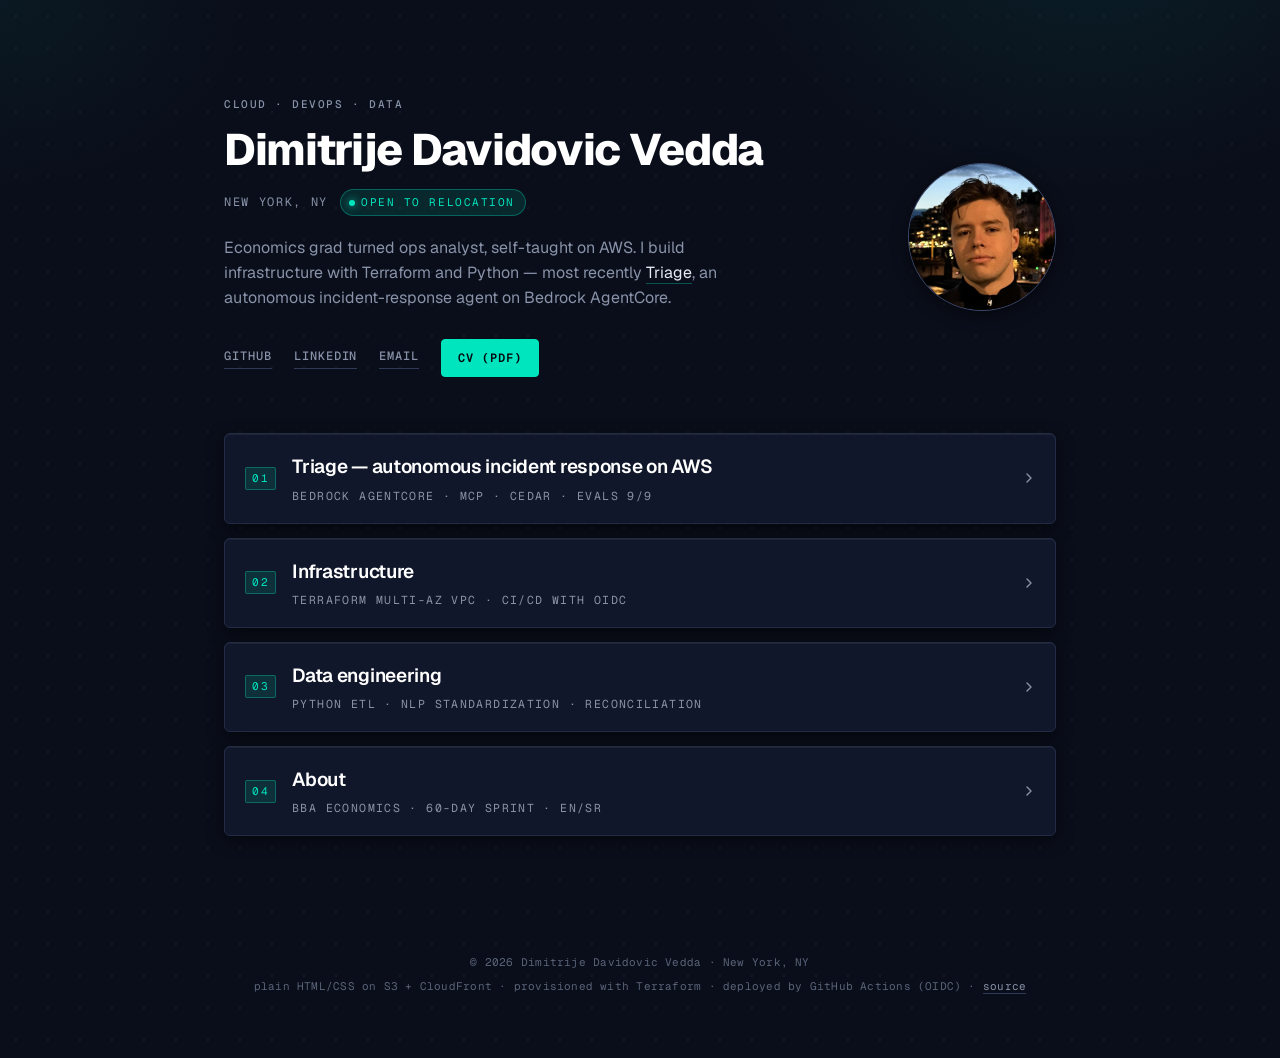
==== commit 80b11999: "Drop wordmark period from name; flat panel surfaces" ====
--- a/site/index.html
+++ b/site/index.html
@@ -14,7 +14,7 @@
   <header class="hero">
     <div class="hero-text">
       <p class="eyebrow">cloud · devops · data</p>
-      <h1>Dimitrije Davidovic Vedda<span class="mark">.</span></h1>
+      <h1>Dimitrije Davidovic Vedda</h1>
       <p class="location">New York, NY <span class="pill">open to relocation</span></p>
       <p class="intro">Economics grad turned ops analyst, self-taught on AWS.
         I build infrastructure with Terraform and Python — most recently
--- a/site/style.css
+++ b/site/style.css
@@ -186,7 +186,7 @@
 /* ---- collapsible section panels ---------------------------------------- */
 main { max-width: 880px; margin: 0 auto; padding: 0 24px 64px; }
 details {
-  background: linear-gradient(180deg, rgba(17, 23, 42, 0.85) 0%, rgba(10, 14, 26, 0.95) 100%);
+  background: var(--bg-elev-1);
   border: 1px solid var(--border);
   border-radius: var(--r-3);
   box-shadow: var(--shadow-md), var(--inset-hi);
@@ -225,10 +225,10 @@
 .sum-sub {
   display: block;
   font-family: var(--mono);
-  font-size: 10px;
-  letter-spacing: 0.14em;
-  text-transform: uppercase;
-  color: var(--fg-dim);
+  font-size: 11.5px;
+  letter-spacing: 0.12em;
+  text-transform: uppercase;
+  color: var(--fg-muted);
   margin-top: 5px;
 }
 .chev {
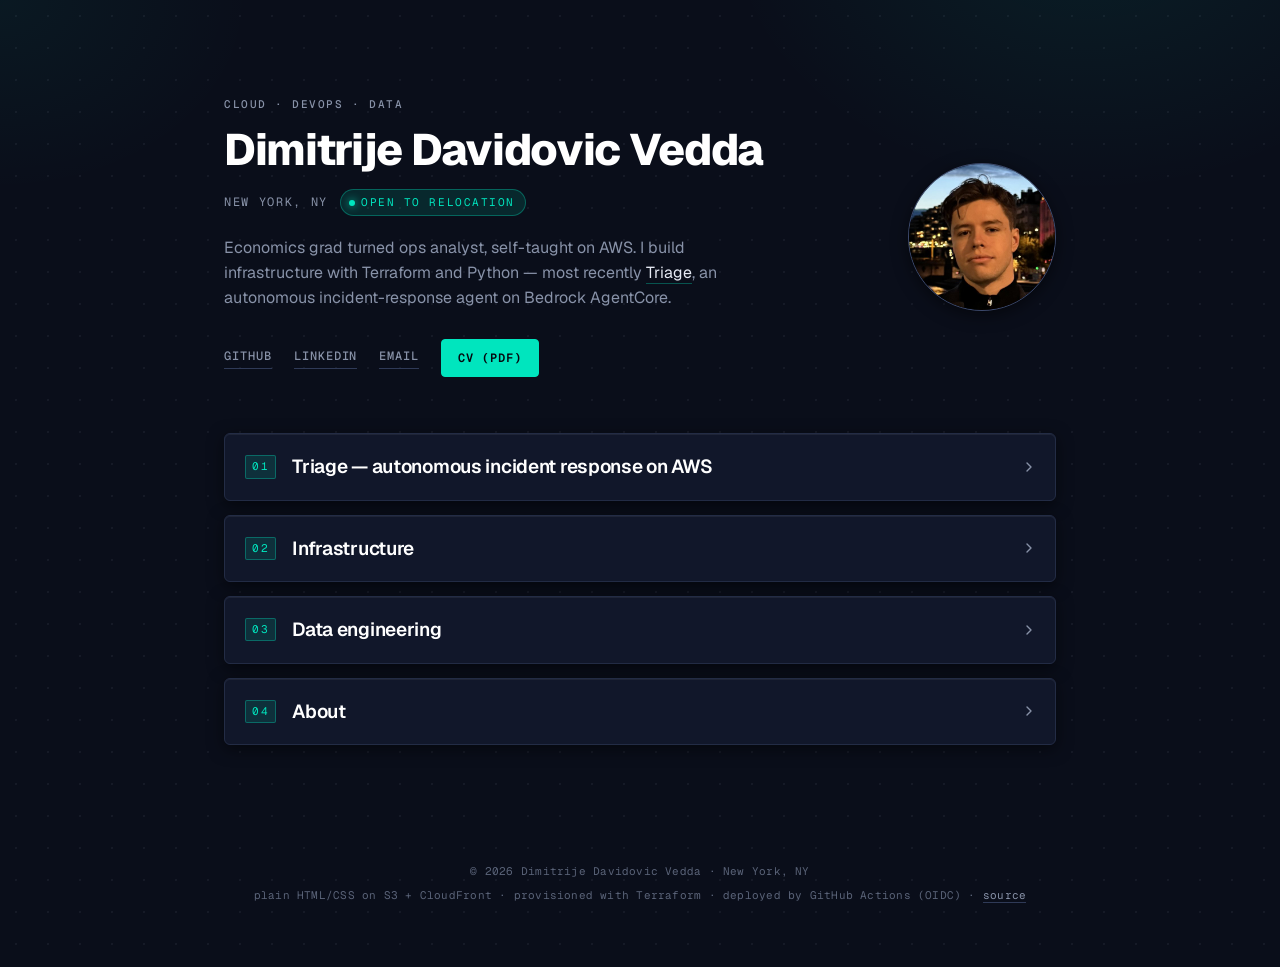
==== commit 6e8c1bf2: "Drop section subtitle lines — title-only panel headers" ====
--- a/site/index.html
+++ b/site/index.html
@@ -36,7 +36,6 @@
         <span class="num">01</span>
         <div class="sum-text">
           <h2>Triage — autonomous incident response on AWS</h2>
-          <span class="sum-sub">Bedrock AgentCore · MCP · Cedar · evals 9/9</span>
         </div>
         <svg class="chev" width="12" height="12" viewBox="0 0 12 12" fill="none" aria-hidden="true">
           <path d="M4 2 L8 6 L4 10" stroke="currentColor" stroke-width="1.4" stroke-linecap="round" stroke-linejoin="round"/>
@@ -72,7 +71,6 @@
         <span class="num">02</span>
         <div class="sum-text">
           <h2>Infrastructure</h2>
-          <span class="sum-sub">Terraform multi-AZ VPC · CI/CD with OIDC</span>
         </div>
         <svg class="chev" width="12" height="12" viewBox="0 0 12 12" fill="none" aria-hidden="true">
           <path d="M4 2 L8 6 L4 10" stroke="currentColor" stroke-width="1.4" stroke-linecap="round" stroke-linejoin="round"/>
@@ -99,7 +97,6 @@
         <span class="num">03</span>
         <div class="sum-text">
           <h2>Data engineering</h2>
-          <span class="sum-sub">Python ETL · NLP standardization · reconciliation</span>
         </div>
         <svg class="chev" width="12" height="12" viewBox="0 0 12 12" fill="none" aria-hidden="true">
           <path d="M4 2 L8 6 L4 10" stroke="currentColor" stroke-width="1.4" stroke-linecap="round" stroke-linejoin="round"/>
@@ -126,7 +123,6 @@
         <span class="num">04</span>
         <div class="sum-text">
           <h2>About</h2>
-          <span class="sum-sub">BBA economics · 60-day sprint · EN/SR</span>
         </div>
         <svg class="chev" width="12" height="12" viewBox="0 0 12 12" fill="none" aria-hidden="true">
           <path d="M4 2 L8 6 L4 10" stroke="currentColor" stroke-width="1.4" stroke-linecap="round" stroke-linejoin="round"/>
--- a/site/style.css
+++ b/site/style.css
@@ -222,15 +222,6 @@
   color: var(--fg-strong);
   margin: 0;
 }
-.sum-sub {
-  display: block;
-  font-family: var(--mono);
-  font-size: 11.5px;
-  letter-spacing: 0.12em;
-  text-transform: uppercase;
-  color: var(--fg-muted);
-  margin-top: 5px;
-}
 .chev {
   flex-shrink: 0;
   color: var(--fg-muted);
